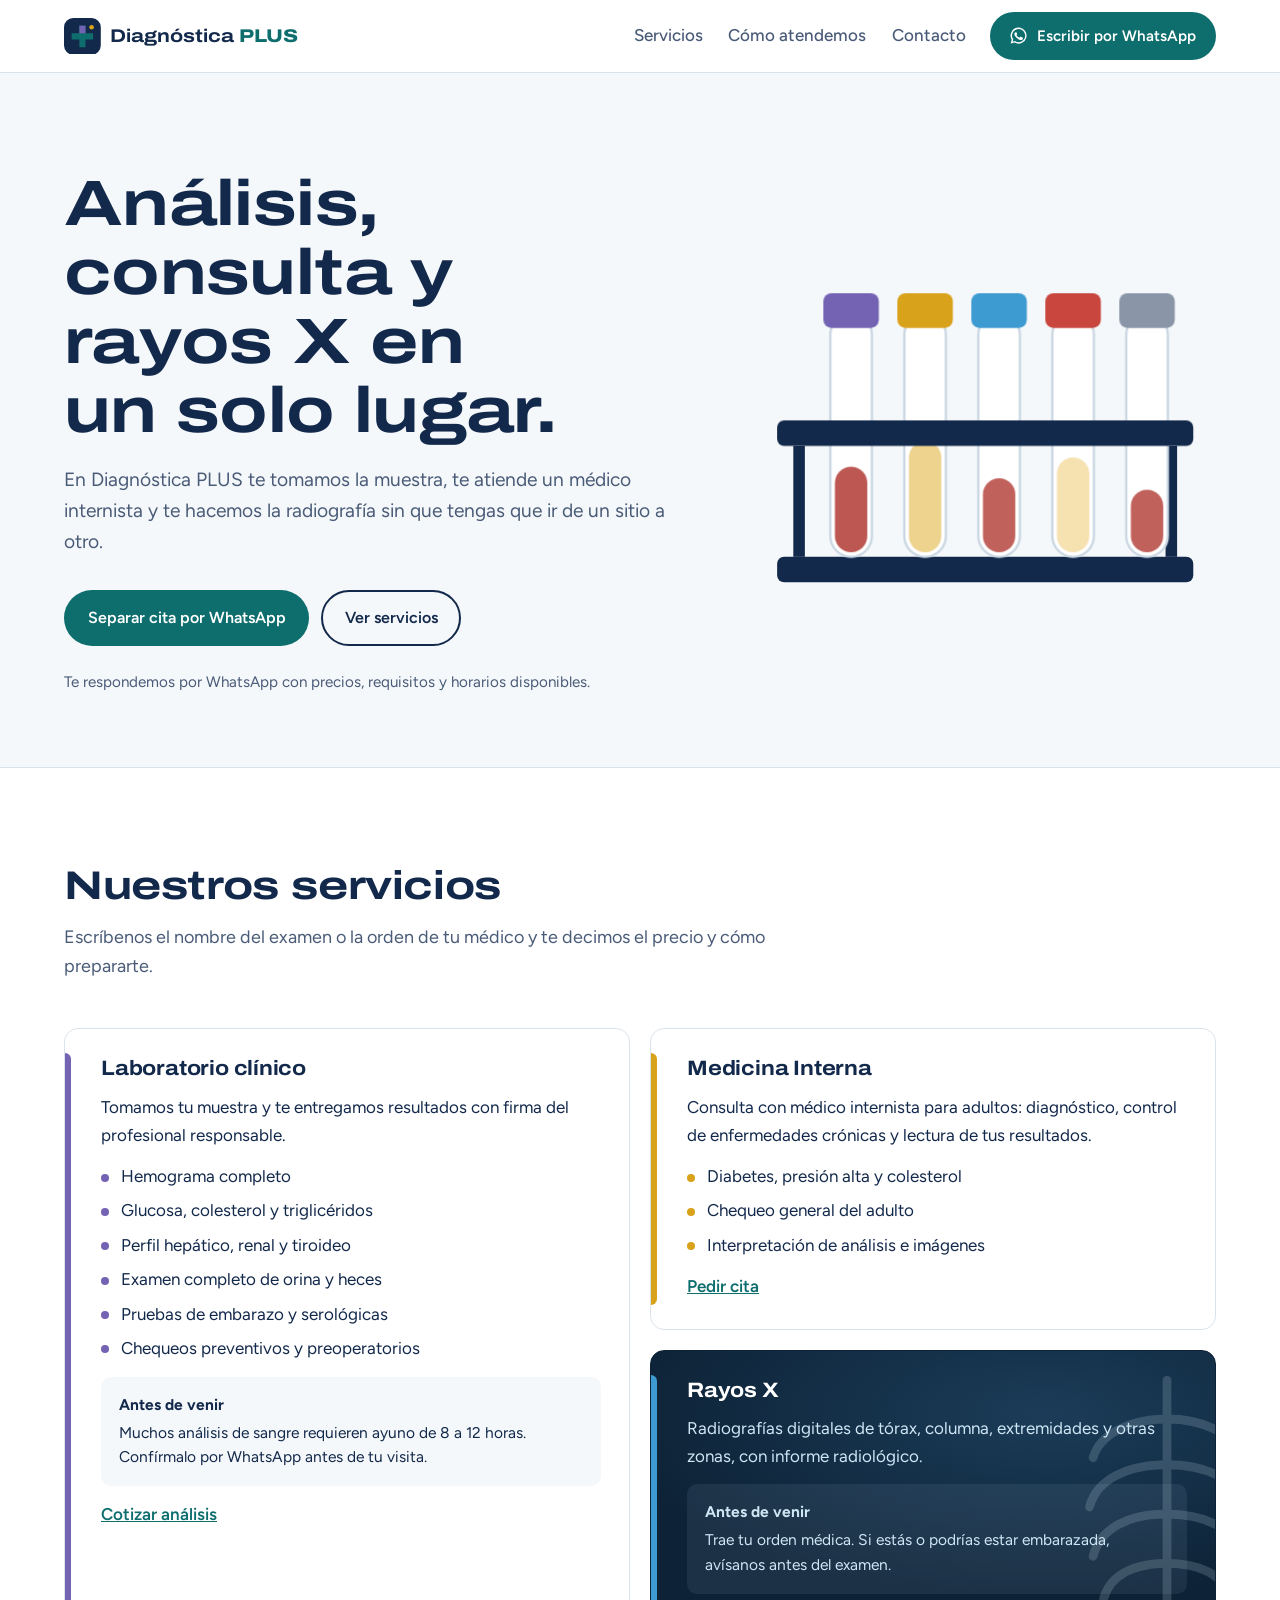
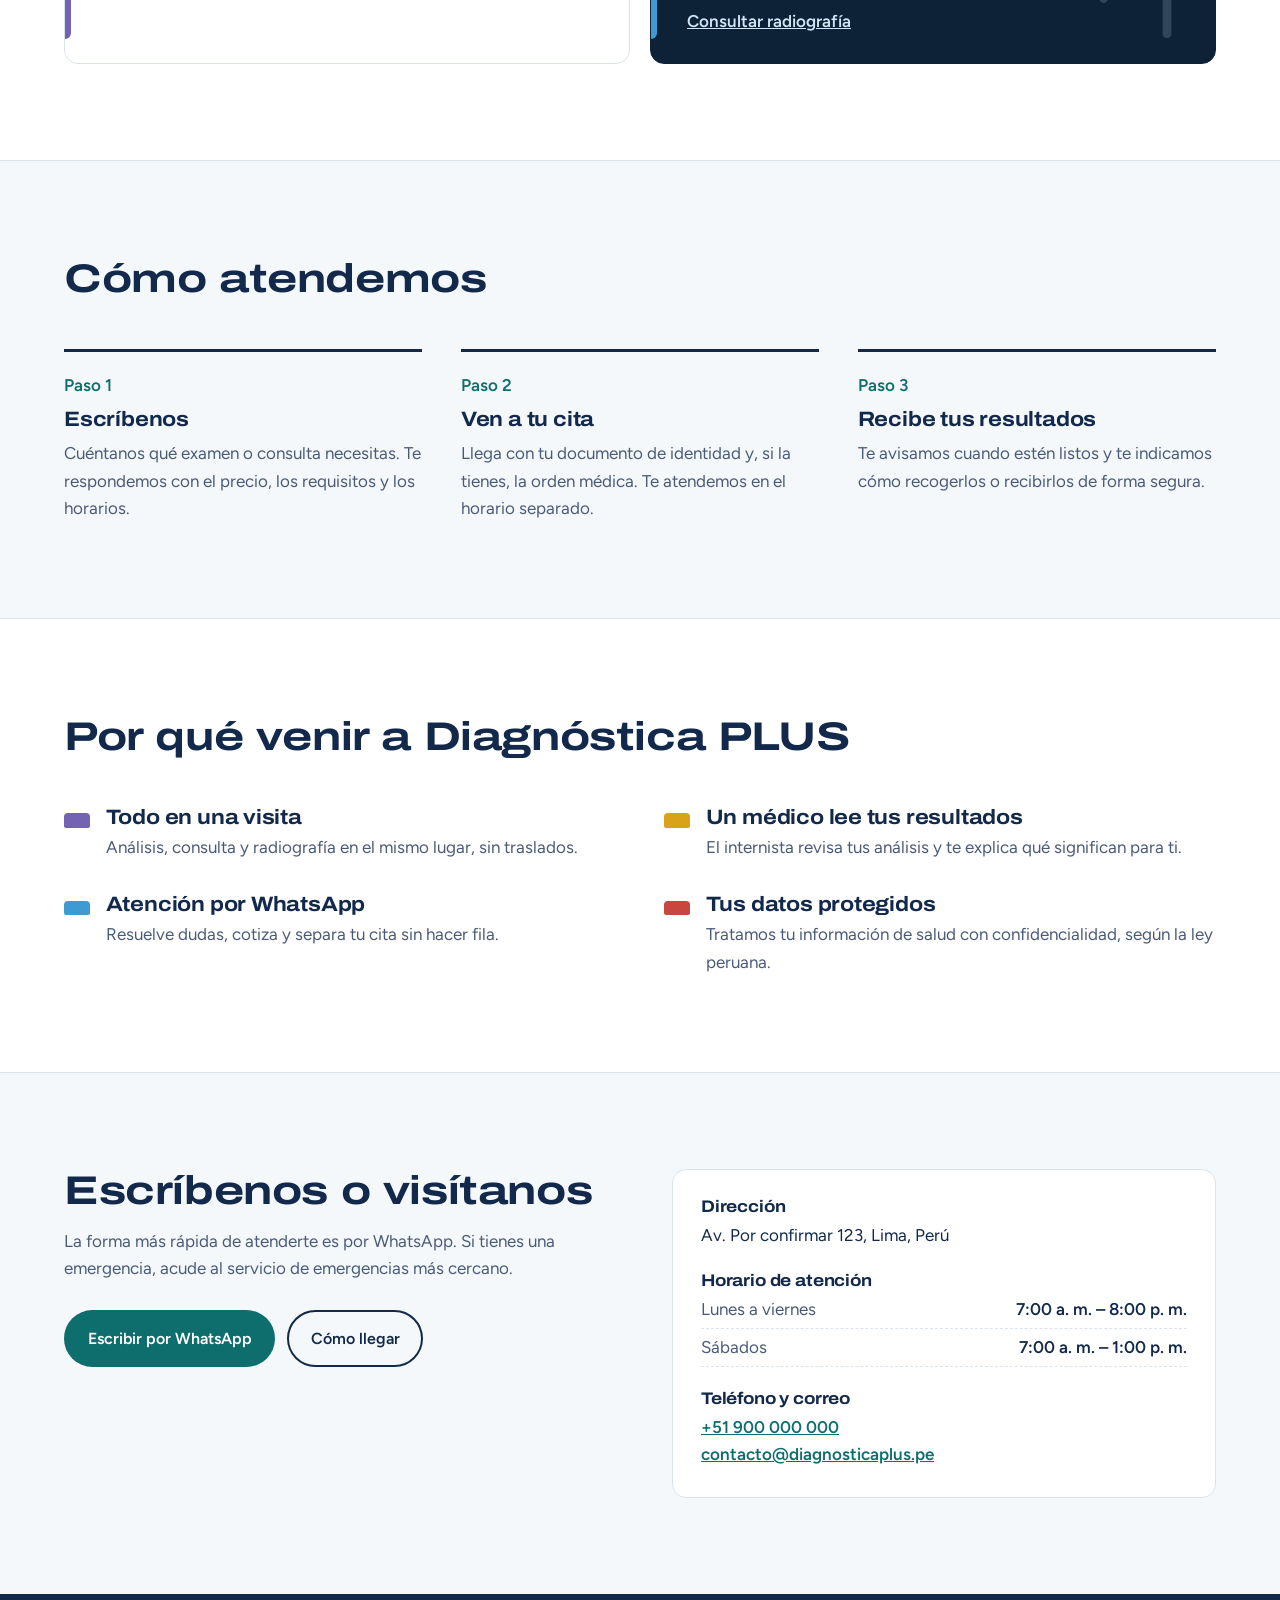
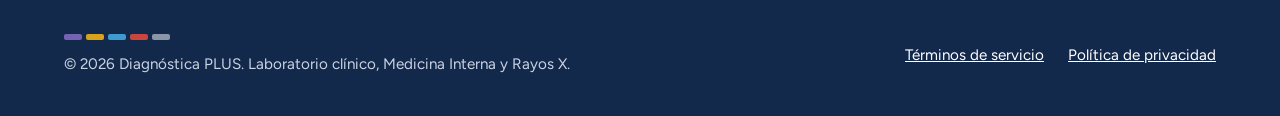
==== index.html @ 9ec91007 "Sitio web inicial de Diagnóstica PLUS Co-Authored-By: Claude Opus 5.5 <noreply@anthropic.com>" ====
<!doctype html>
<html lang="es">
<head>
  <meta charset="utf-8">
  <meta name="viewport" content="width=device-width, initial-scale=1">
  <title>Diagnóstica PLUS | Laboratorio, Medicina Interna y Rayos X</title>
  <meta name="description" content="Análisis de laboratorio, consulta de Medicina Interna y Rayos X en un solo lugar. Escríbenos por WhatsApp y te indicamos cómo prepararte.">
  <meta property="og:title" content="Diagnóstica PLUS">
  <meta property="og:description" content="Laboratorio clínico, Medicina Interna y Rayos X en un solo lugar.">
  <meta name="theme-color" content="#13294b">
  <link rel="icon" href="logo.svg" type="image/svg+xml">
  <link rel="preconnect" href="https://fonts.googleapis.com">
  <link rel="preconnect" href="https://fonts.gstatic.com" crossorigin>
  <link href="https://fonts.googleapis.com/css2?family=Archivo:wdth,wght@62..125,500..800&family=Figtree:wght@400..700&display=swap" rel="stylesheet">
  <link rel="stylesheet" href="styles.css">
  <script src="datos.js" defer></script>
</head>
<body>
  <a class="saltar" href="#contenido">Ir al contenido</a>

  <header class="cabecera">
    <div class="contenedor">
      <a class="logo" href="./" aria-label="Diagnóstica PLUS, inicio">
        <svg viewBox="0 0 48 48" aria-hidden="true"><rect width="48" height="48" rx="12" fill="#13294b"/><path d="M20 10h8v10h10v8H28v10h-8V28H10v-8h10z" fill="#0e6e6e"/><path d="M20 10h8v10h-8z" fill="#7462b3"/><circle cx="36" cy="12" r="3" fill="#d9a21b"/></svg>
        <span>Diagnóstica <b>PLUS</b></span>
      </a>
      <nav class="menu" aria-label="Principal">
        <a href="#servicios">Servicios</a>
        <a href="#como-atendemos">Cómo atendemos</a>
        <a href="#contacto">Contacto</a>
      </nav>
      <a class="boton boton-whatsapp" data-whatsapp href="#contacto">
        <svg viewBox="0 0 24 24" fill="currentColor" aria-hidden="true"><path d="M12 2a10 10 0 0 0-8.6 15.1L2 22l5-1.3A10 10 0 1 0 12 2Zm0 18.2a8.2 8.2 0 0 1-4.2-1.2l-.3-.2-3 .8.8-2.9-.2-.3A8.2 8.2 0 1 1 12 20.2Zm4.5-6.1c-.2-.1-1.5-.7-1.7-.8s-.4-.1-.6.1-.7.8-.8 1-.3.2-.6.1a6.7 6.7 0 0 1-3.3-2.9c-.3-.4.2-.4.7-1.3.1-.2 0-.3 0-.4l-.8-1.8c-.2-.5-.4-.4-.6-.4h-.5a1 1 0 0 0-.7.3 3 3 0 0 0-.9 2.2 5.2 5.2 0 0 0 1.1 2.7 11.8 11.8 0 0 0 4.5 4c1.7.7 2.3.8 3.2.6a2.7 2.7 0 0 0 1.8-1.2 2.2 2.2 0 0 0 .1-1.2c0-.1-.2-.2-.5-.3Z"/></svg>
        <span>Escribir por WhatsApp</span>
      </a>
    </div>
  </header>

  <main id="contenido">
    <section class="hero">
      <div class="contenedor">
        <div>
          <h1>Análisis, consulta y rayos X en un solo lugar.</h1>
          <p class="bajada">En Diagnóstica PLUS te tomamos la muestra, te atiende un médico internista y te hacemos la radiografía sin que tengas que ir de un sitio a otro.</p>
          <div class="acciones">
            <a class="boton boton-whatsapp" data-whatsapp="Hola, quisiera separar una cita." href="#contacto">Separar cita por WhatsApp</a>
            <a class="boton boton-borde" href="#servicios">Ver servicios</a>
          </div>
          <p class="aviso">Te respondemos por WhatsApp con precios, requisitos y horarios disponibles.</p>
        </div>

        <div class="gradilla" aria-hidden="true">
          <svg viewBox="0 0 400 320">
            <!-- Gradilla -->
            <rect x="20" y="268" width="360" height="22" rx="6" fill="#13294b"/>
            <rect x="34" y="172" width="10" height="96" fill="#13294b"/>
            <rect x="356" y="172" width="10" height="96" fill="#13294b"/>
            <!-- Tubos: tapas con el código de colores de laboratorio -->
            <g class="tubo"><rect x="66" y="58" width="36" height="210" rx="18" fill="#fff" stroke="#c9d6e2" stroke-width="2"/><rect x="70" y="190" width="28" height="74" rx="14" fill="#b23a34" opacity=".85"/><rect x="60" y="40" width="48" height="30" rx="7" fill="#7462b3"/></g>
            <g class="tubo"><rect x="130" y="58" width="36" height="210" rx="18" fill="#fff" stroke="#c9d6e2" stroke-width="2"/><rect x="134" y="168" width="28" height="96" rx="14" fill="#e9c46a" opacity=".75"/><rect x="124" y="40" width="48" height="30" rx="7" fill="#d9a21b"/></g>
            <g class="tubo"><rect x="194" y="58" width="36" height="210" rx="18" fill="#fff" stroke="#c9d6e2" stroke-width="2"/><rect x="198" y="200" width="28" height="64" rx="14" fill="#b23a34" opacity=".8"/><rect x="188" y="40" width="48" height="30" rx="7" fill="#3e9bd1"/></g>
            <g class="tubo"><rect x="258" y="58" width="36" height="210" rx="18" fill="#fff" stroke="#c9d6e2" stroke-width="2"/><rect x="262" y="182" width="28" height="82" rx="14" fill="#f2d48f" opacity=".7"/><rect x="252" y="40" width="48" height="30" rx="7" fill="#c8463d"/></g>
            <g class="tubo"><rect x="322" y="58" width="36" height="210" rx="18" fill="#fff" stroke="#c9d6e2" stroke-width="2"/><rect x="326" y="210" width="28" height="54" rx="14" fill="#b23a34" opacity=".8"/><rect x="316" y="40" width="48" height="30" rx="7" fill="#8a96a8"/></g>
            <!-- Barra frontal: va delante de los tubos -->
            <rect x="20" y="150" width="360" height="22" rx="6" fill="#13294b"/>
          </svg>
        </div>
      </div>
    </section>

    <section class="seccion seccion-blanca" id="servicios" aria-labelledby="t-servicios">
      <div class="contenedor">
        <div class="encabezado">
          <h2 id="t-servicios">Nuestros servicios</h2>
          <p>Escríbenos el nombre del examen o la orden de tu médico y te decimos el precio y cómo prepararte.</p>
        </div>

        <div class="servicios">
          <article class="servicio laboratorio">
            <h3>Laboratorio clínico</h3>
            <p>Tomamos tu muestra y te entregamos resultados con firma del profesional responsable.</p>
            <ul>
              <li>Hemograma completo</li>
              <li>Glucosa, colesterol y triglicéridos</li>
              <li>Perfil hepático, renal y tiroideo</li>
              <li>Examen completo de orina y heces</li>
              <li>Pruebas de embarazo y serológicas</li>
              <li>Chequeos preventivos y preoperatorios</li>
            </ul>
            <div class="prep">
              <strong>Antes de venir</strong>
              Muchos análisis de sangre requieren ayuno de 8 a 12 horas. Confírmalo por WhatsApp antes de tu visita.
            </div>
            <a class="mas" data-whatsapp="Hola, quisiera cotizar análisis de laboratorio." href="#contacto">Cotizar análisis</a>
          </article>

          <article class="servicio medicina">
            <h3>Medicina Interna</h3>
            <p>Consulta con médico internista para adultos: diagnóstico, control de enfermedades crónicas y lectura de tus resultados.</p>
            <ul>
              <li>Diabetes, presión alta y colesterol</li>
              <li>Chequeo general del adulto</li>
              <li>Interpretación de análisis e imágenes</li>
            </ul>
            <a class="mas" data-whatsapp="Hola, quisiera una cita con Medicina Interna." href="#contacto">Pedir cita</a>
          </article>

          <article class="servicio rayos">
            <svg class="costilla" viewBox="0 0 100 160" aria-hidden="true" fill="none" stroke="#cfe6f5" stroke-width="5" stroke-linecap="round"><path d="M50 8v144"/><path d="M50 30c-20 0-38 8-42 22M50 30c20 0 38 8 42 22M50 56c-22 0-40 8-44 24M50 56c22 0 40 8 44 24M50 84c-22 0-38 8-42 24M50 84c22 0 38 8 42 24M50 112c-18 0-32 6-36 20M50 112c18 0 32 6 36 20"/></svg>
            <h3>Rayos X</h3>
            <p>Radiografías digitales de tórax, columna, extremidades y otras zonas, con informe radiológico.</p>
            <div class="prep">
              <strong>Antes de venir</strong>
              Trae tu orden médica. Si estás o podrías estar embarazada, avísanos antes del examen.
            </div>
            <a class="mas" data-whatsapp="Hola, quisiera información sobre Rayos X." href="#contacto">Consultar radiografía</a>
          </article>
        </div>
      </div>
    </section>

    <section class="seccion" id="como-atendemos" aria-labelledby="t-pasos">
      <div class="contenedor">
        <div class="encabezado">
          <h2 id="t-pasos">Cómo atendemos</h2>
        </div>
        <ol class="pasos">
          <li>
            <h3>Escríbenos</h3>
            <p>Cuéntanos qué examen o consulta necesitas. Te respondemos con el precio, los requisitos y los horarios.</p>
          </li>
          <li>
            <h3>Ven a tu cita</h3>
            <p>Llega con tu documento de identidad y, si la tienes, la orden médica. Te atendemos en el horario separado.</p>
          </li>
          <li>
            <h3>Recibe tus resultados</h3>
            <p>Te avisamos cuando estén listos y te indicamos cómo recogerlos o recibirlos de forma segura.</p>
          </li>
        </ol>
      </div>
    </section>

    <section class="seccion seccion-blanca" aria-labelledby="t-razones">
      <div class="contenedor">
        <div class="encabezado">
          <h2 id="t-razones">Por qué venir a Diagnóstica PLUS</h2>
        </div>
        <div class="razones">
          <div class="razon"><span class="tapa" style="background:var(--lavanda)"></span><div><h3>Todo en una visita</h3><p>Análisis, consulta y radiografía en el mismo lugar, sin traslados.</p></div></div>
          <div class="razon"><span class="tapa" style="background:var(--oro)"></span><div><h3>Un médico lee tus resultados</h3><p>El internista revisa tus análisis y te explica qué significan para ti.</p></div></div>
          <div class="razon"><span class="tapa" style="background:var(--celeste)"></span><div><h3>Atención por WhatsApp</h3><p>Resuelve dudas, cotiza y separa tu cita sin hacer fila.</p></div></div>
          <div class="razon"><span class="tapa" style="background:var(--rojo)"></span><div><h3>Tus datos protegidos</h3><p>Tratamos tu información de salud con confidencialidad, según la ley peruana.</p></div></div>
        </div>
      </div>
    </section>

    <section class="seccion contacto" id="contacto" aria-labelledby="t-contacto">
      <div class="contenedor">
        <div>
          <h2 id="t-contacto">Escríbenos o visítanos</h2>
          <p style="margin-top:1rem;color:var(--tinta-suave)">La forma más rápida de atenderte es por WhatsApp. Si tienes una emergencia, acude al servicio de emergencias más cercano.</p>
          <div class="acciones">
            <a class="boton boton-whatsapp" data-whatsapp href="#contacto">Escribir por WhatsApp</a>
            <a class="boton boton-borde" data-enlace="mapa" href="#contacto" target="_blank" rel="noopener">Cómo llegar</a>
          </div>
        </div>
        <div class="ficha">
          <div>
            <h3>Dirección</h3>
            <p><span data-dato="direccion"></span>, <span data-dato="ciudad"></span></p>
          </div>
          <div>
            <h3>Horario de atención</h3>
            <dl data-horario></dl>
          </div>
          <div>
            <h3>Teléfono y correo</h3>
            <p><a data-enlace="telefono" href="#contacto"><span data-dato="telefonoVisible"></span></a><br><a data-enlace="correo" href="#contacto"><span data-dato="correo"></span></a></p>
          </div>
        </div>
      </div>
    </section>
  </main>

  <footer class="pie">
    <div class="contenedor">
      <div>
        <div class="franja" aria-hidden="true"><i style="background:#7462b3"></i><i style="background:#d9a21b"></i><i style="background:#3e9bd1"></i><i style="background:#c8463d"></i><i style="background:#8a96a8"></i></div>
        <p style="margin-top:.75rem">© <span data-anio></span> Diagnóstica PLUS. Laboratorio clínico, Medicina Interna y Rayos X.</p>
      </div>
      <nav aria-label="Legal">
        <a href="terminos.html">Términos de servicio</a>
        <a href="privacidad.html">Política de privacidad</a>
      </nav>
    </div>
  </footer>
</body>
</html>
---- styles.css ----
/* Diagnóstica PLUS — sistema visual basado en el código de colores de tubos de laboratorio */
:root {
  --tinta: #13294b;
  --tinta-suave: #4a5b78;
  --papel: #f5f8fa;
  --blanco: #ffffff;
  --marca: #0e6e6e;
  --marca-oscura: #0a5252;
  --lavanda: #7462b3;
  --oro: #d9a21b;
  --celeste: #3e9bd1;
  --rojo: #c8463d;
  --gris: #8a96a8;
  --linea: #dbe3ea;
  --placa: #0d2236;
  --placa-luz: #cfe6f5;

  --f-titulo: "Archivo", system-ui, sans-serif;
  --f-texto: "Figtree", system-ui, sans-serif;

  --ancho: 72rem;
  --gutter: clamp(1rem, 4vw, 2.5rem);
  --radio: 14px;
}

*,
*::before,
*::after { box-sizing: border-box; }

html { scroll-behavior: smooth; }
@media (prefers-reduced-motion: reduce) {
  html { scroll-behavior: auto; }
  *, *::before, *::after { animation: none !important; transition: none !important; }
}

body {
  margin: 0;
  background: var(--papel);
  color: var(--tinta);
  font-family: var(--f-texto);
  font-size: 1.0625rem;
  line-height: 1.6;
  -webkit-font-smoothing: antialiased;
}

img, svg { display: block; max-width: 100%; }
a { color: inherit; }
:focus-visible { outline: 3px solid var(--celeste); outline-offset: 3px; border-radius: 4px; }

h1, h2, h3 {
  font-family: var(--f-titulo);
  font-stretch: 125%;
  font-weight: 700;
  line-height: 1.08;
  letter-spacing: -0.01em;
  margin: 0;
  text-wrap: balance;
}
h1 { font-size: clamp(2.2rem, 5.6vw, 4rem); }
h2 { font-size: clamp(1.7rem, 3.4vw, 2.5rem); }
h3 { font-size: 1.3rem; font-stretch: 112%; }
p { margin: 0; max-width: 62ch; }

.contenedor { width: min(100% - 2 * var(--gutter), var(--ancho)); margin-inline: auto; }
.saltar { position: absolute; left: -999px; }
.saltar:focus { left: 1rem; top: 1rem; background: var(--blanco); padding: .5rem 1rem; z-index: 10; }

/* Botones */
.boton {
  display: inline-flex; align-items: center; gap: .55rem;
  padding: .85rem 1.35rem; border-radius: 999px;
  font-weight: 600; text-decoration: none; font-size: 1rem;
  border: 2px solid transparent;
  transition: background-color .15s, color .15s;
}
.boton svg { width: 1.2rem; height: 1.2rem; flex: none; }
.boton-whatsapp { background: var(--marca); color: var(--blanco); }
.boton-whatsapp:hover { background: var(--marca-oscura); }
.boton-borde { border-color: var(--tinta); color: var(--tinta); }
.boton-borde:hover { background: var(--tinta); color: var(--blanco); }

/* Cabecera */
.cabecera { background: var(--blanco); border-bottom: 1px solid var(--linea); position: sticky; top: 0; z-index: 5; }
.cabecera .contenedor { display: flex; align-items: center; gap: 1.5rem; min-height: 4.5rem; }
.logo { display: flex; align-items: center; gap: .6rem; text-decoration: none; margin-right: auto; }
.logo svg { width: 2.3rem; height: 2.3rem; }
.logo span { font-family: var(--f-titulo); font-stretch: 118%; font-weight: 700; font-size: 1.15rem; line-height: 1; }
.logo b { color: var(--marca); font-weight: 800; }
.menu { display: flex; gap: 1.6rem; }
.menu a { text-decoration: none; font-weight: 500; color: var(--tinta-suave); }
.menu a:hover { color: var(--tinta); }
.cabecera .boton { padding: .6rem 1.1rem; font-size: .95rem; }
@media (max-width: 760px) { .menu { display: none; } }
@media (max-width: 420px) { .cabecera .boton span { display: none; } .cabecera .boton { padding: .65rem; } }

/* Hero */
.hero { padding-block: clamp(3rem, 8vw, 6rem) clamp(2.5rem, 6vw, 4.5rem); }
.hero .contenedor { display: grid; grid-template-columns: 1.15fr .85fr; gap: clamp(2rem, 5vw, 4rem); align-items: center; }
.hero p.bajada { margin-top: 1.25rem; font-size: 1.2rem; color: var(--tinta-suave); }
.hero .acciones { display: flex; flex-wrap: wrap; gap: .75rem; margin-top: 2rem; }
.hero .aviso { margin-top: 1.5rem; font-size: .95rem; color: var(--tinta-suave); }
@media (max-width: 860px) { .hero .contenedor { grid-template-columns: 1fr; } .gradilla { max-width: 17rem; } }

/* Gradilla de tubos: el elemento memorable */
.gradilla { position: relative; aspect-ratio: 5 / 4; max-width: 30rem; justify-self: center; width: 100%; }
.gradilla svg { width: 100%; height: auto; overflow: visible; }
.tubo { transform-box: fill-box; animation: entra .7s cubic-bezier(.2, .8, .25, 1) both; }
.tubo:nth-of-type(2) { animation-delay: .08s; }
.tubo:nth-of-type(3) { animation-delay: .16s; }
.tubo:nth-of-type(4) { animation-delay: .24s; }
.tubo:nth-of-type(5) { animation-delay: .32s; }
@keyframes entra { from { transform: translateY(-60%); opacity: 0; } to { transform: none; opacity: 1; } }

/* Secciones */
.seccion { padding-block: clamp(3.5rem, 8vw, 6rem); }
.seccion-blanca { background: var(--blanco); border-block: 1px solid var(--linea); }
.encabezado { display: grid; gap: 1rem; margin-bottom: clamp(2rem, 5vw, 3rem); }
.encabezado p { color: var(--tinta-suave); font-size: 1.125rem; }

/* Servicios */
.servicios { display: grid; grid-template-columns: repeat(2, 1fr); gap: 1.25rem; }
.servicio {
  --tapa: var(--lavanda);
  background: var(--blanco);
  border: 1px solid var(--linea);
  border-radius: var(--radio);
  padding: 1.75rem 1.75rem 1.75rem 2.25rem;
  position: relative;
  display: grid; gap: .9rem; align-content: start;
}
.servicio::before { content: ""; position: absolute; left: 0; top: 1.5rem; bottom: 1.5rem; width: 6px; border-radius: 0 6px 6px 0; background: var(--tapa); }
.servicio.laboratorio { grid-row: span 2; --tapa: var(--lavanda); }
.servicio.medicina { --tapa: var(--oro); }
.servicio ul { margin: 0; padding: 0; list-style: none; display: grid; gap: .45rem; }
.servicio li { padding-left: 1.25rem; position: relative; }
.servicio li::before { content: ""; position: absolute; left: 0; top: .62em; width: .5rem; height: .5rem; border-radius: 50%; background: var(--tapa); }
.servicio .prep { background: var(--papel); border-radius: 10px; padding: 1rem 1.1rem; font-size: .97rem; }
.servicio .prep strong { display: block; margin-bottom: .2rem; }
.servicio a.mas { font-weight: 600; color: var(--marca); }

/* Rayos X: negatoscopio */
.servicio.rayos {
  --tapa: var(--celeste);
  background: radial-gradient(120% 90% at 70% 20%, #1b3c58 0%, var(--placa) 65%);
  border-color: var(--placa);
  color: var(--placa-luz);
  overflow: hidden;
}
.servicio.rayos h3 { color: var(--blanco); }
.servicio.rayos .prep { background: rgba(207, 230, 245, .08); }
.servicio.rayos a.mas { color: var(--placa-luz); }
.servicio.rayos .costilla { position: absolute; right: -2.5rem; top: 50%; translate: 0 -50%; width: 11rem; opacity: .18; pointer-events: none; }
@media (max-width: 860px) { .servicios { grid-template-columns: 1fr; } .servicio.laboratorio { grid-row: auto; } }

/* Cómo atendemos: secuencia real */
.pasos { list-style: none; margin: 0; padding: 0; display: grid; grid-template-columns: repeat(3, 1fr); gap: clamp(1.25rem, 3vw, 2.5rem); counter-reset: paso; }
.pasos li { counter-increment: paso; display: grid; gap: .6rem; align-content: start; padding-top: 1.25rem; border-top: 3px solid var(--tinta); }
.pasos li::before { content: "Paso " counter(paso); font-weight: 600; color: var(--marca); }
.pasos p { color: var(--tinta-suave); }
@media (max-width: 760px) { .pasos { grid-template-columns: 1fr; } }

/* Por qué elegirnos */
.razones { display: grid; grid-template-columns: repeat(2, 1fr); gap: 2rem 3rem; }
.razon { display: grid; grid-template-columns: auto 1fr; gap: 1rem; align-items: start; }
.razon .tapa { width: 1.6rem; height: .9rem; border-radius: 4px 4px 2px 2px; margin-top: .45rem; }
.razon h3 { margin-bottom: .35rem; }
.razon p { color: var(--tinta-suave); }
@media (max-width: 760px) { .razones { grid-template-columns: 1fr; } }

/* Contacto */
.contacto .contenedor { display: grid; grid-template-columns: 1fr 1fr; gap: clamp(2rem, 5vw, 4rem); align-items: start; }
.contacto .acciones { display: flex; flex-wrap: wrap; gap: .75rem; margin-top: 1.75rem; }
.ficha { background: var(--blanco); border: 1px solid var(--linea); border-radius: var(--radio); padding: 1.75rem; display: grid; gap: 1.4rem; }
.ficha h3 { font-size: 1.05rem; margin-bottom: .4rem; }
.ficha a { color: var(--marca); font-weight: 600; }
.ficha dl { margin: 0; display: grid; gap: .3rem; }
.ficha dl div { display: flex; justify-content: space-between; gap: 1rem; border-bottom: 1px dashed var(--linea); padding-bottom: .3rem; }
.ficha dt { color: var(--tinta-suave); }
.ficha dd { margin: 0; font-weight: 600; text-align: right; }
@media (max-width: 760px) { .contacto .contenedor { grid-template-columns: 1fr; } }

/* Pie */
.pie { background: var(--tinta); color: #c9d3e3; padding-block: 2.5rem; font-size: .95rem; }
.pie .contenedor { display: flex; flex-wrap: wrap; gap: 1rem 2rem; justify-content: space-between; align-items: center; }
.pie nav { display: flex; flex-wrap: wrap; gap: 1.5rem; }
.pie a { color: var(--blanco); }
.pie .franja { display: flex; gap: 4px; }
.pie .franja i { width: 18px; height: 6px; border-radius: 2px; }

/* Páginas legales */
.legal { padding-block: clamp(2.5rem, 6vw, 4.5rem); }
.legal .contenedor { max-width: 46rem; }
.legal h1 { font-size: clamp(2rem, 4.5vw, 3rem); margin-bottom: .75rem; }
.legal .fecha { color: var(--tinta-suave); margin-bottom: 2.5rem; }
.legal h2 { font-size: 1.35rem; font-stretch: 112%; margin: 2.25rem 0 .75rem; }
.legal p, .legal li { color: #2c3d5a; }
.legal p + p { margin-top: .9rem; }
.legal ul { padding-left: 1.2rem; display: grid; gap: .4rem; }
.legal a { color: var(--marca); }
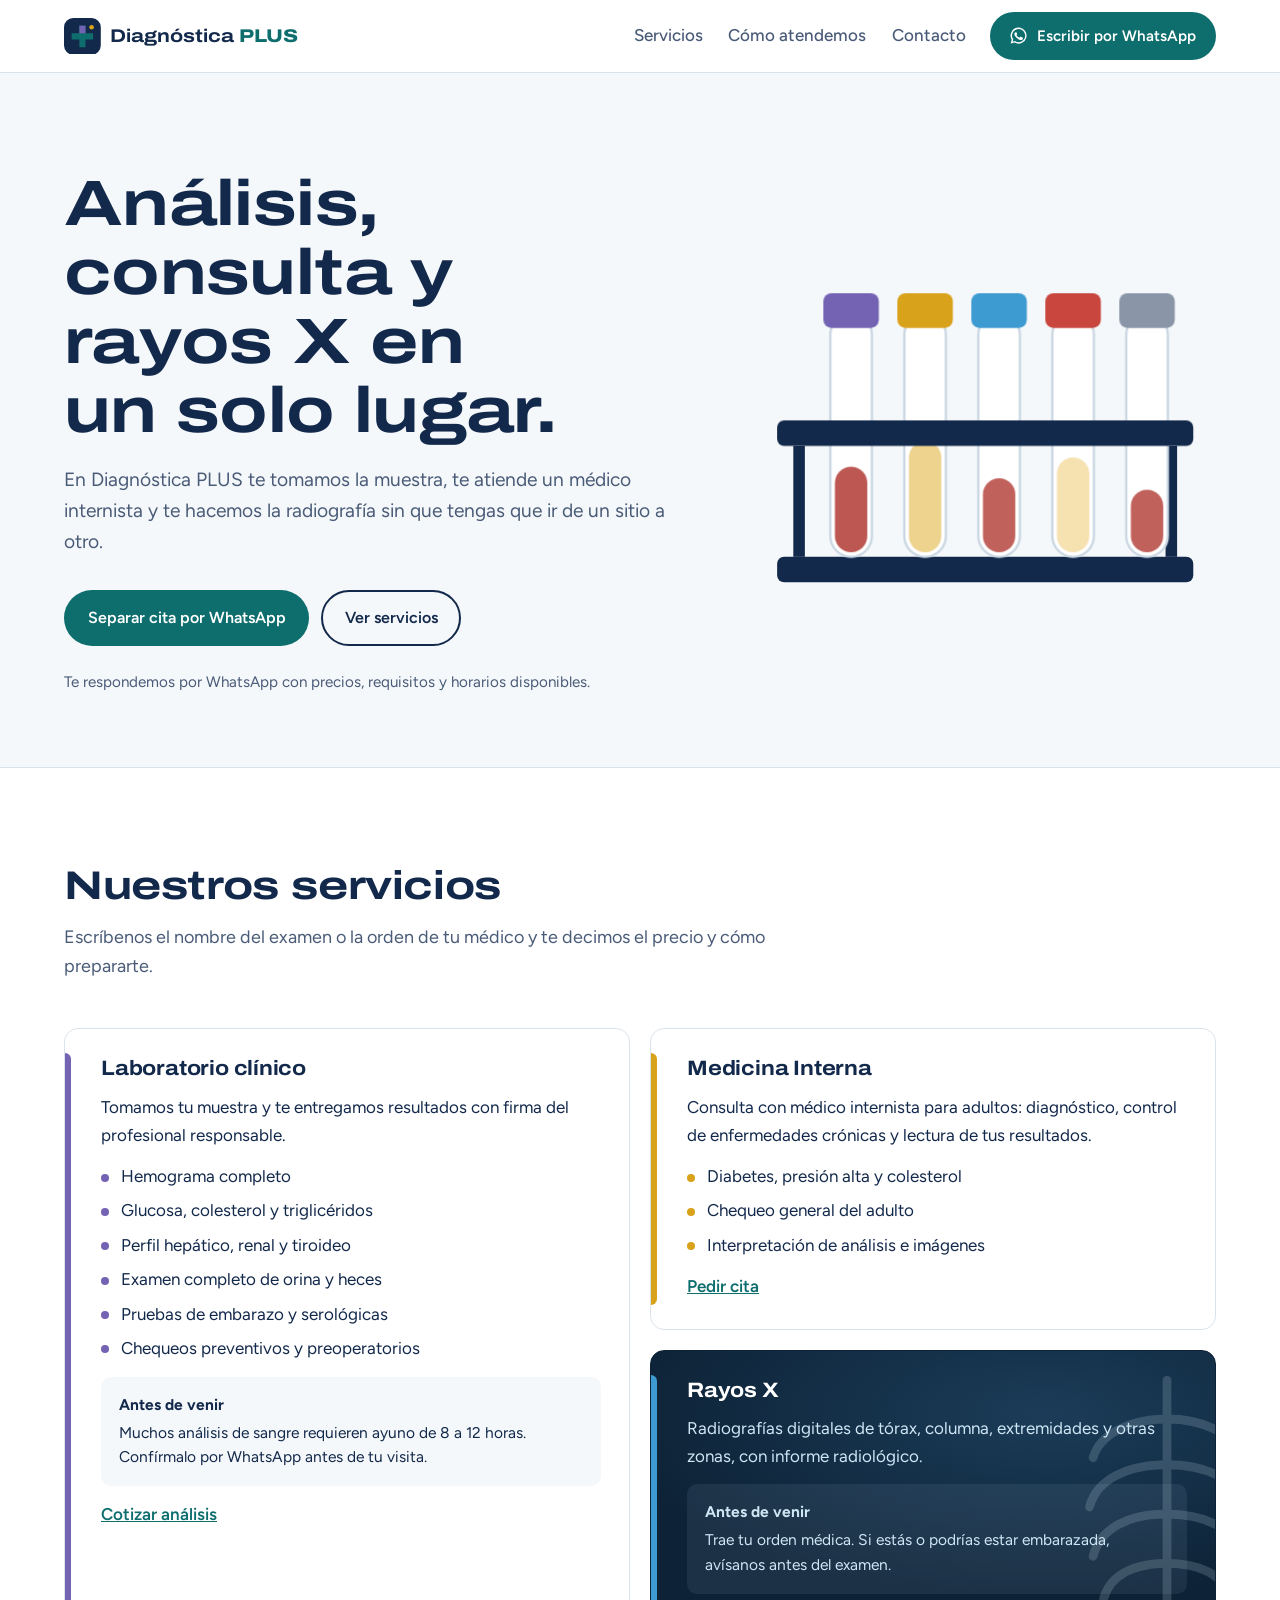
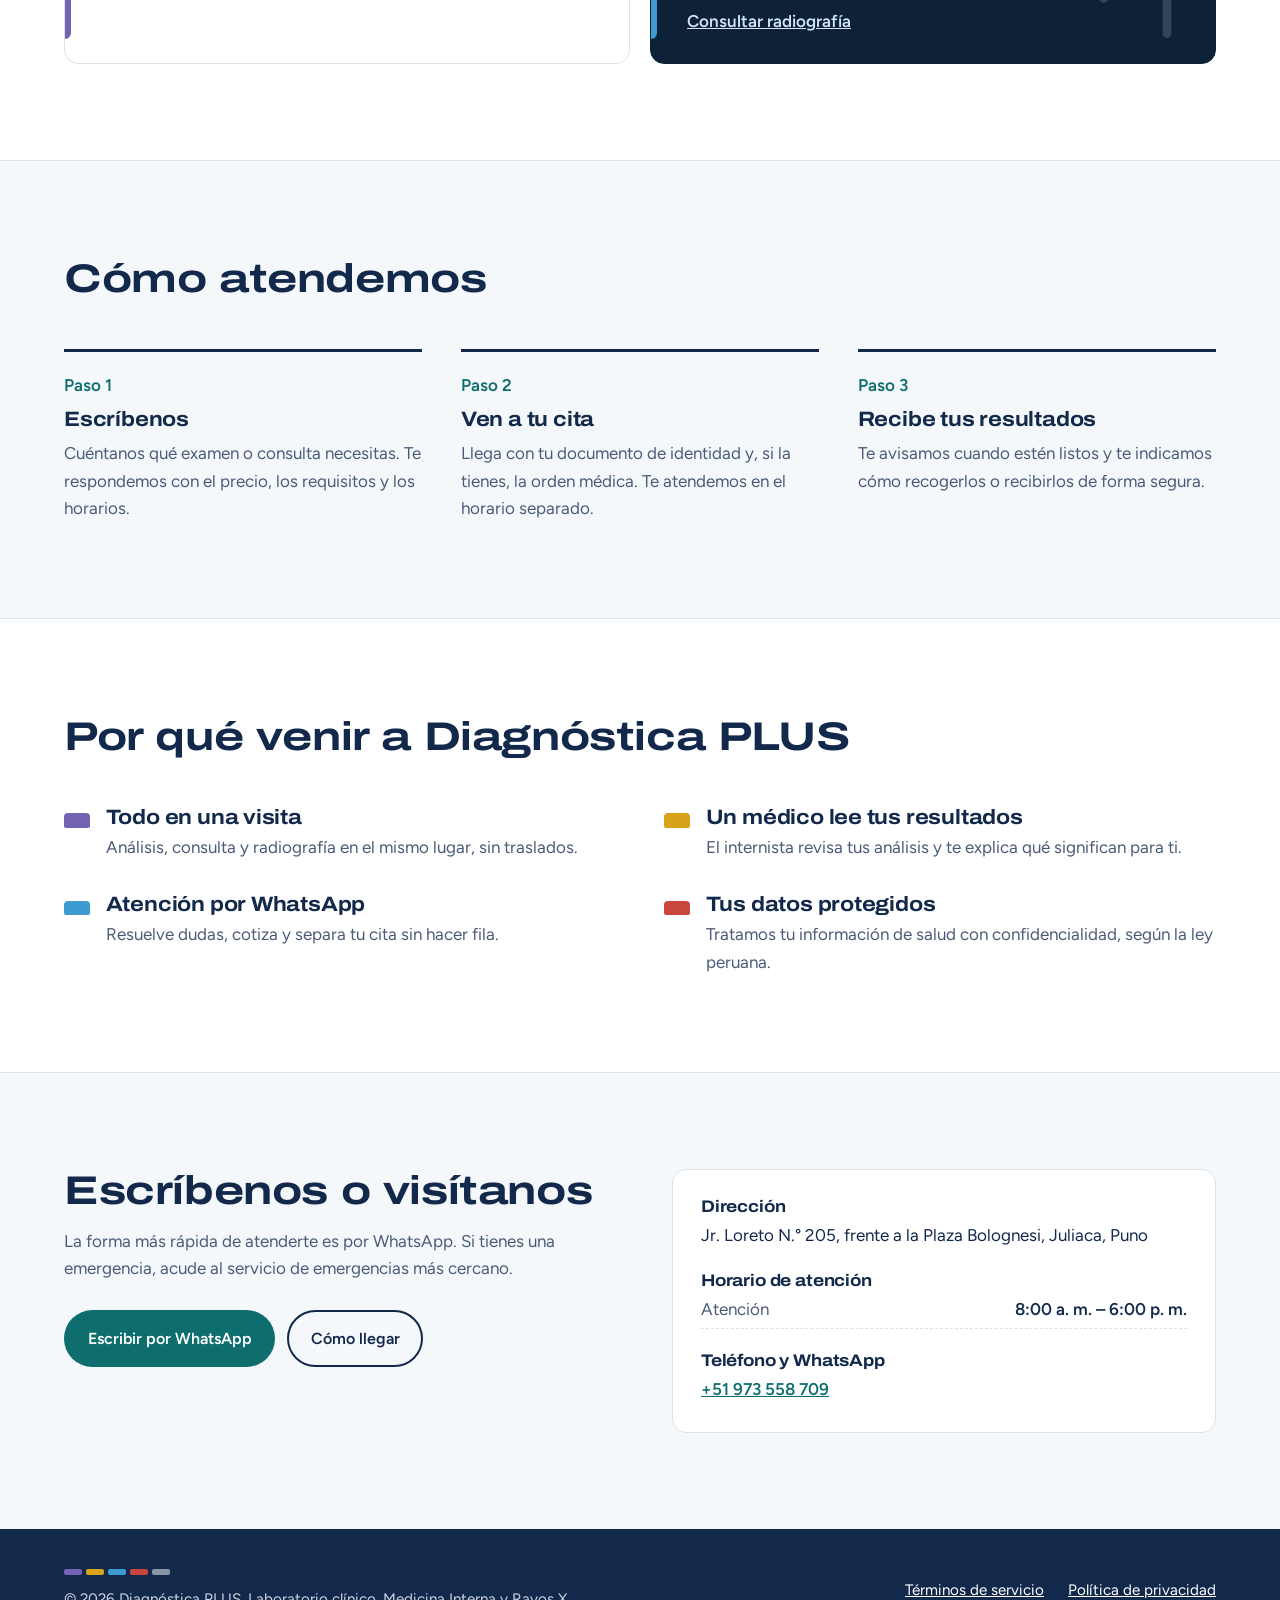
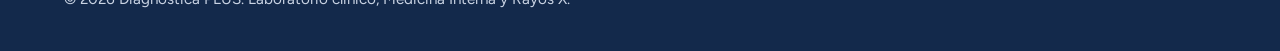
==== commit 86dc5f27: "Datos reales del centro en Juliaca; ocultar campos pendientes Co-Authored-By: Claude Opus 5.5 <norep" ====
--- a/index.html
+++ b/index.html
@@ -175,8 +175,8 @@
             <dl data-horario></dl>
           </div>
           <div>
-            <h3>Teléfono y correo</h3>
-            <p><a data-enlace="telefono" href="#contacto"><span data-dato="telefonoVisible"></span></a><br><a data-enlace="correo" href="#contacto"><span data-dato="correo"></span></a></p>
+            <h3>Teléfono y WhatsApp</h3>
+            <p><a data-enlace="telefono" href="#contacto"><span data-dato="telefonoVisible"></span></a><span data-si="correo"><br><a data-enlace="correo" href="#contacto"><span data-dato="correo"></span></a></span></p>
           </div>
         </div>
       </div>
